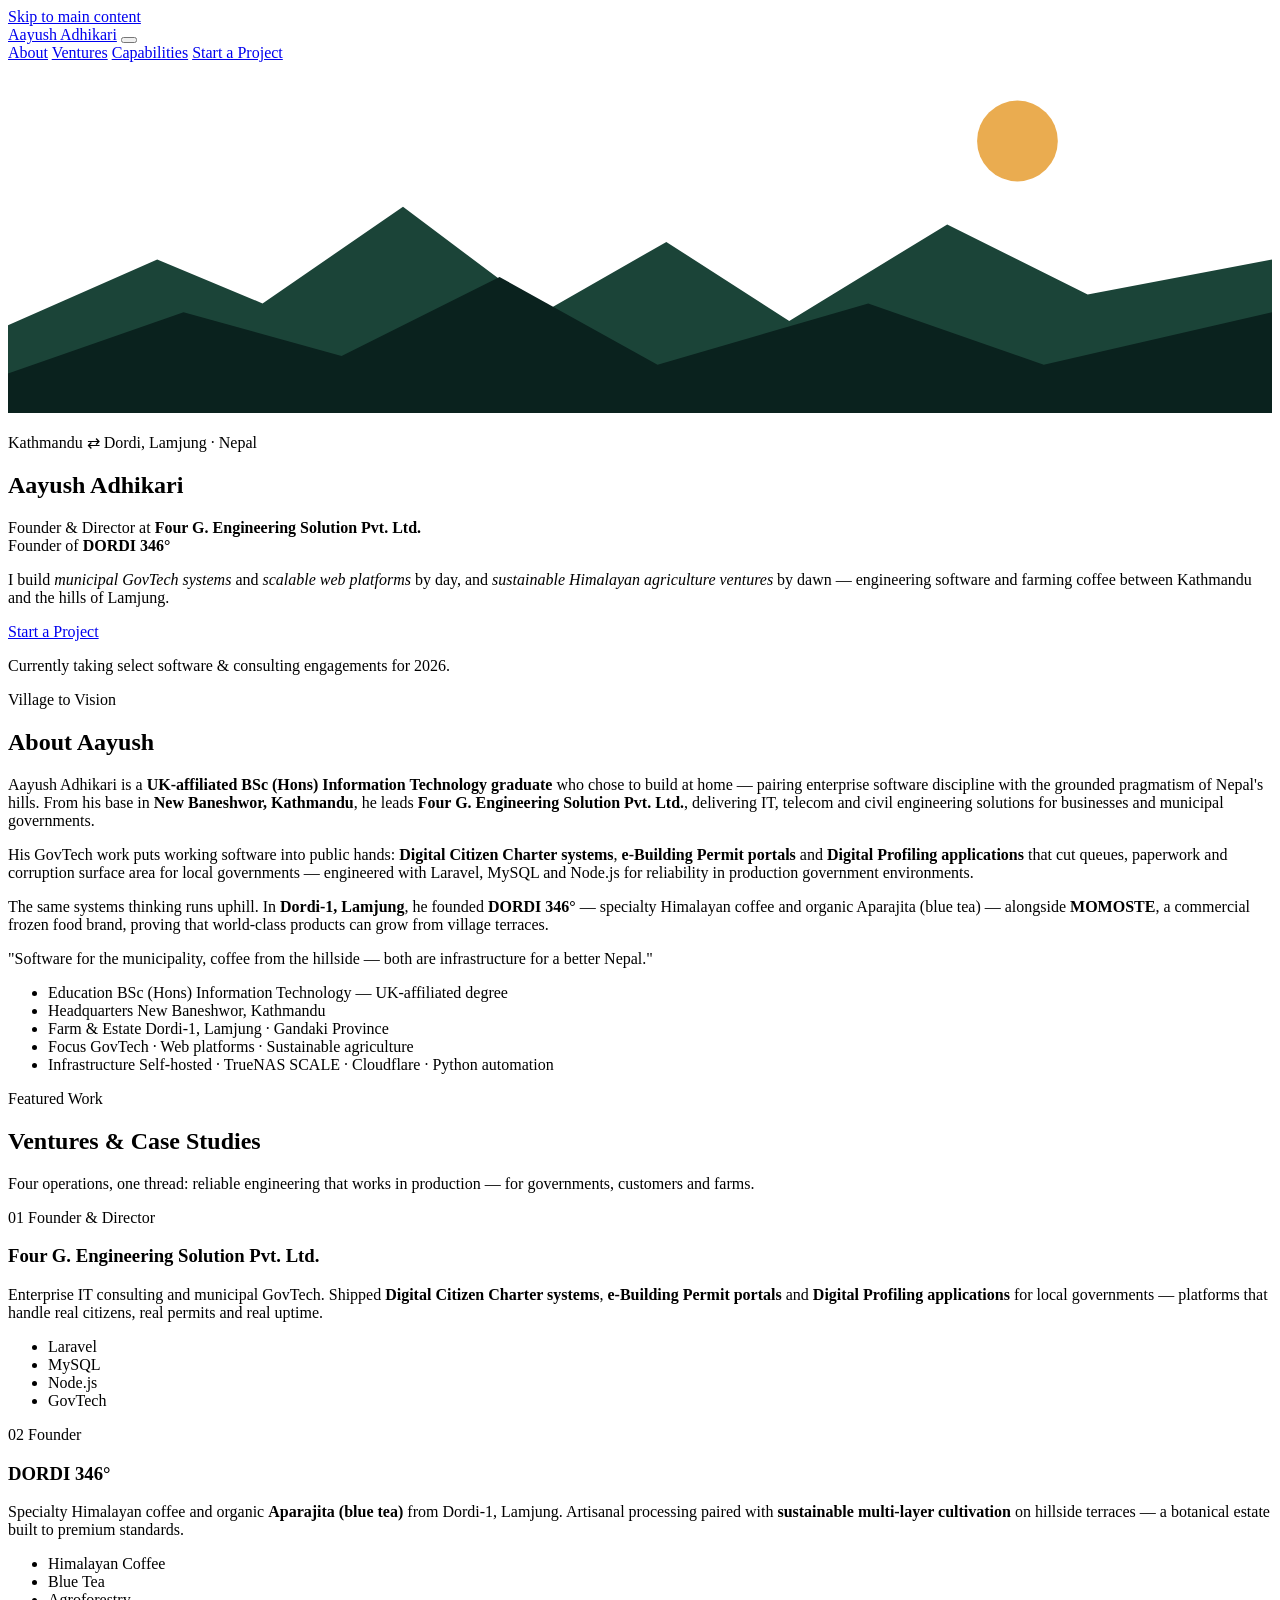
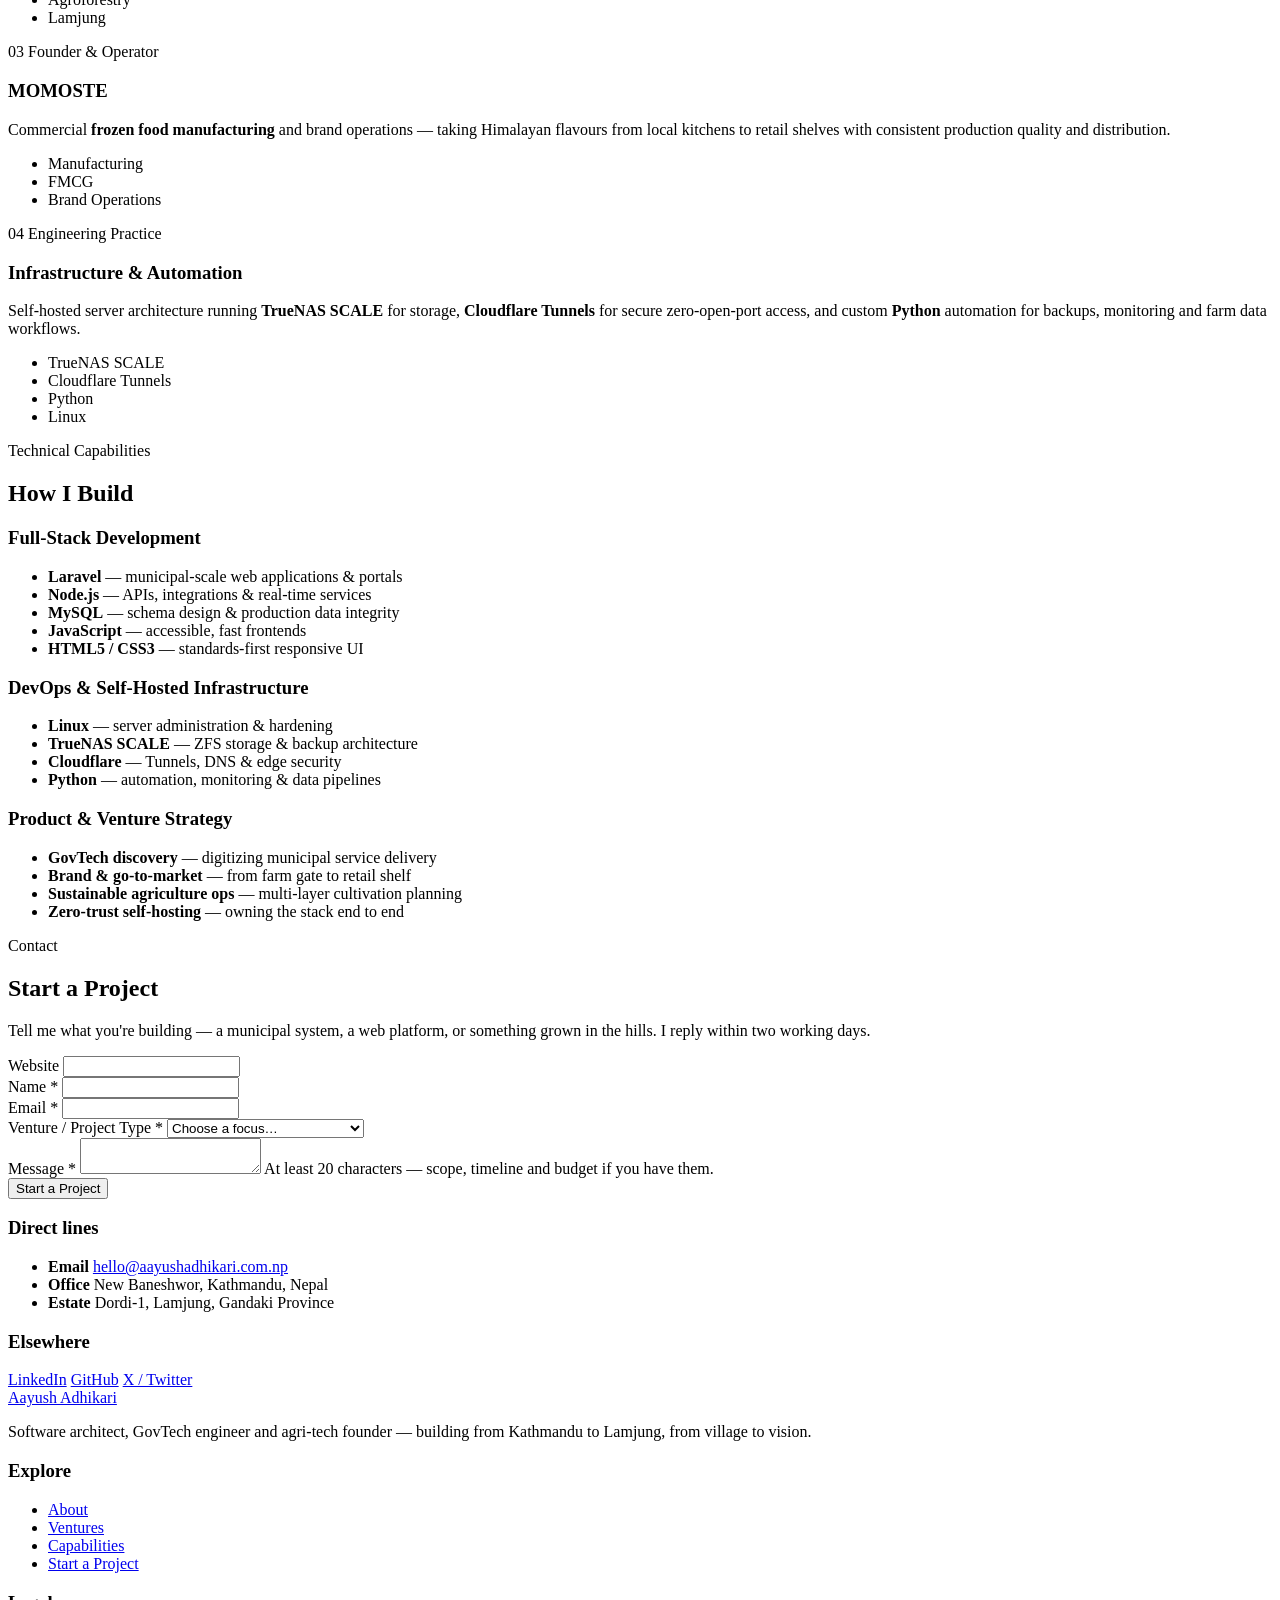
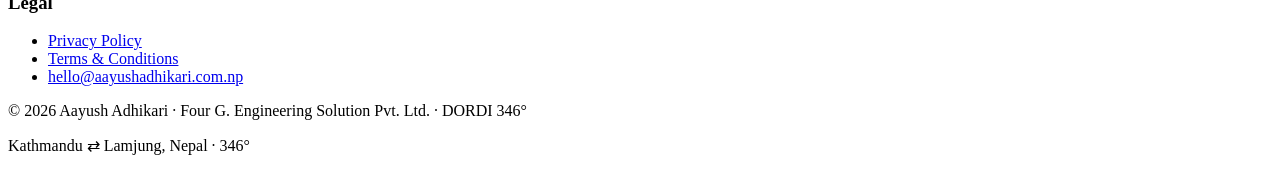
==== index.html @ b71a06fd "Add files via upload" ====
<!DOCTYPE html>
<html lang="en">
<head>
  <meta charset="UTF-8">
  <meta name="viewport" content="width=device-width, initial-scale=1">
  <title>Aayush Adhikari — Software Architect, GovTech Engineer &amp; Agri-Tech Founder</title>
  <meta name="description" content="Aayush Adhikari builds municipal GovTech systems, scalable web platforms and sustainable Himalayan agriculture ventures — Director of Four G. Engineering Solution Pvt. Ltd. and founder of DORDI 346°. Based between Kathmandu and Lamjung, Nepal.">
  <link rel="canonical" href="https://aayushadhikari.com.np/">
  <meta name="robots" content="index, follow">

  <!-- Open Graph -->
  <meta property="og:type" content="website">
  <meta property="og:url" content="https://aayushadhikari.com.np/">
  <meta property="og:site_name" content="Aayush Adhikari">
  <meta property="og:locale" content="en_US">
  <meta property="og:title" content="Aayush Adhikari — Software Architect, GovTech Engineer &amp; Agri-Tech Founder">
  <meta property="og:description" content="Municipal GovTech, scalable web platforms and Himalayan agri-business — built between Kathmandu and Lamjung, Nepal.">
  <meta property="og:image" content="https://aayushadhikari.com.np/og-image.png">
  <meta property="og:image:width" content="1200">
  <meta property="og:image:height" content="630">
  <meta property="og:image:alt" content="Social preview card introducing Aayush Adhikari, software architect and agri-tech founder.">

  <!-- Twitter Card -->
  <meta name="twitter:card" content="summary_large_image">
  <meta name="twitter:title" content="Aayush Adhikari — Software Architect, GovTech Engineer &amp; Agri-Tech Founder">
  <meta name="twitter:description" content="Municipal GovTech, scalable web platforms and Himalayan agri-business — built between Kathmandu and Lamjung, Nepal.">
  <meta name="twitter:image" content="https://aayushadhikari.com.np/og-image.png">

  <!-- Favicon suite -->
  <link rel="icon" href="/favicon.ico" sizes="32x32">
  <link rel="icon" href="/favicon.svg" type="image/svg+xml">
  <link rel="apple-touch-icon" href="/apple-touch-icon.png">
  <link rel="manifest" href="/site.webmanifest">
  <meta name="theme-color" content="#10312b">

  <!-- Fonts: none loaded — system font stack, zero network cost, no FOIT -->

  <link rel="preload" href="/assets/css/style.css" as="style">
  <link rel="stylesheet" href="/assets/css/style.css">
  <script src="/assets/js/main.js" defer></script>

  <!-- Structured data -->
  <script type="application/ld+json">
  {
    "@context": "https://schema.org",
    "@type": "Person",
    "name": "Aayush Adhikari",
    "jobTitle": "Founder & Director",
    "description": "Software architect, IT & engineering director and agri-tech founder based in Nepal.",
    "url": "https://aayushadhikari.com.np/",
    "worksFor": [
      { "@type": "Organization", "name": "Four G. Engineering Solution Pvt. Ltd." },
      { "@type": "Organization", "name": "DORDI 346°" }
    ],
    "address": {
      "@type": "PostalAddress",
      "addressLocality": "Kathmandu",
      "addressCountry": "NP"
    }
  }
  </script>
</head>
<body>
  <a class="skip-link" href="#main">Skip to main content</a>

  <header class="site-header">
    <div class="wrap header-inner">
      <a class="brand" href="/">Aayush <span>Adhikari</span></a>
      <button id="nav-toggle" class="nav-toggle" aria-expanded="false" aria-controls="nav-menu" aria-label="Open menu">
        <span></span><span></span><span></span>
      </button>
      <nav id="nav-menu" class="nav-menu" aria-label="Main navigation">
        <a href="/#about">About</a>
        <a href="/#ventures">Ventures</a>
        <a href="/#capabilities">Capabilities</a>
        <a href="/#contact" class="btn btn-primary nav-cta">Start a Project</a>
      </nav>
    </div>
  </header>

  <main id="main">
    <!-- ================= HERO ================= -->
    <section class="hero" aria-labelledby="hero-title">
      <svg class="hero-art" viewBox="0 0 1440 400" preserveAspectRatio="xMidYMax slice" aria-hidden="true" focusable="false">
        <circle cx="1150" cy="90" r="46" fill="#e8a33d" opacity="0.9"/>
        <path fill="#1b4438" d="M0 300 L170 225 L290 275 L450 165 L610 285 L750 205 L890 295 L1070 185 L1230 265 L1440 225 L1440 400 L0 400 Z"/>
        <path fill="#0a221e" d="M0 355 L200 285 L380 335 L560 245 L740 345 L980 275 L1180 345 L1440 285 L1440 400 L0 400 Z"/>
      </svg>
      <div class="wrap hero-inner">
        <p class="kicker">Kathmandu ⇄ Dordi, Lamjung · Nepal</p>
        <h1 id="hero-title">Aayush Adhikari</h1>
        <p class="roles">
          Founder &amp; Director at <strong>Four G. Engineering Solution Pvt. Ltd.</strong><br>
          Founder of <strong>DORDI 346°</strong>
        </p>
        <p class="sub">
          I build <em>municipal GovTech systems</em> and <em>scalable web platforms</em> by day,
          and <em>sustainable Himalayan agriculture ventures</em> by dawn — engineering software
          and farming coffee between Kathmandu and the hills of Lamjung.
        </p>
        <!-- Single primary call to action for the entire site -->
        <a class="btn btn-primary" href="#contact">Start a Project</a>
        <p class="availability">Currently taking select software &amp; consulting engagements for 2026.</p>
      </div>
    </section>

    <!-- ================= ABOUT ================= -->
    <section class="section" id="about" aria-labelledby="about-title">
      <div class="wrap">
        <div class="section-head">
          <p class="kicker">Village to Vision</p>
          <h2 id="about-title">About Aayush</h2>
        </div>
        <div class="about-grid">
          <div class="about-copy">
            <p>
              Aayush Adhikari is a <strong>UK-affiliated BSc (Hons) Information Technology graduate</strong>
              who chose to build at home — pairing enterprise software discipline with the
              grounded pragmatism of Nepal's hills. From his base in <strong>New Baneshwor, Kathmandu</strong>,
              he leads <strong>Four G. Engineering Solution Pvt. Ltd.</strong>, delivering IT, telecom and
              civil engineering solutions for businesses and municipal governments.
            </p>
            <p>
              His GovTech work puts working software into public hands: <strong>Digital Citizen Charter
              systems</strong>, <strong>e-Building Permit portals</strong> and <strong>Digital Profiling
              applications</strong> that cut queues, paperwork and corruption surface area for
              local governments — engineered with Laravel, MySQL and Node.js for reliability
              in production government environments.
            </p>
            <p>
              The same systems thinking runs uphill. In <strong>Dordi-1, Lamjung</strong>, he founded
              <strong>DORDI 346°</strong> — specialty Himalayan coffee and organic Aparajita (blue tea) —
              alongside <strong>MOMOSTE</strong>, a commercial frozen food brand, proving that
              world-class products can grow from village terraces.
            </p>
            <p class="about-quote">
              "Software for the municipality, coffee from the hillside — both are
              infrastructure for a better Nepal."
            </p>
          </div>
          <ul class="fact-list" aria-label="Quick facts">
            <li>
              <span class="fact-label">Education</span>
              <span class="fact-value">BSc (Hons) Information Technology — UK-affiliated degree</span>
            </li>
            <li>
              <span class="fact-label">Headquarters</span>
              <span class="fact-value">New Baneshwor, Kathmandu</span>
            </li>
            <li>
              <span class="fact-label">Farm &amp; Estate</span>
              <span class="fact-value">Dordi-1, Lamjung · Gandaki Province</span>
            </li>
            <li>
              <span class="fact-label">Focus</span>
              <span class="fact-value">GovTech · Web platforms · Sustainable agriculture</span>
            </li>
            <li>
              <span class="fact-label">Infrastructure</span>
              <span class="fact-value">Self-hosted · TrueNAS SCALE · Cloudflare · Python automation</span>
            </li>
          </ul>
        </div>
      </div>
    </section>

    <!-- ================= VENTURES ================= -->
    <section class="section section-alt" id="ventures" aria-labelledby="ventures-title">
      <div class="wrap">
        <div class="section-head">
          <p class="kicker">Featured Work</p>
          <h2 id="ventures-title">Ventures &amp; Case Studies</h2>
          <p>Four operations, one thread: reliable engineering that works in production — for governments, customers and farms.</p>
        </div>
        <div class="venture-grid">
          <article class="venture-card">
            <div class="venture-top">
              <span class="venture-no" aria-hidden="true">01</span>
              <span class="venture-role">Founder &amp; Director</span>
            </div>
            <h3>Four G. Engineering Solution Pvt. Ltd.</h3>
            <p>
              Enterprise IT consulting and municipal GovTech. Shipped <strong>Digital Citizen Charter
              systems</strong>, <strong>e-Building Permit portals</strong> and <strong>Digital Profiling
              applications</strong> for local governments — platforms that handle real citizens,
              real permits and real uptime.
            </p>
            <ul class="chips" aria-label="Technology stack">
              <li>Laravel</li><li>MySQL</li><li>Node.js</li><li>GovTech</li>
            </ul>
          </article>

          <article class="venture-card">
            <div class="venture-top">
              <span class="venture-no" aria-hidden="true">02</span>
              <span class="venture-role">Founder</span>
            </div>
            <h3>DORDI 346°</h3>
            <p>
              Specialty Himalayan coffee and organic <strong>Aparajita (blue tea)</strong> from Dordi-1,
              Lamjung. Artisanal processing paired with <strong>sustainable multi-layer cultivation</strong>
              on hillside terraces — a botanical estate built to premium standards.
            </p>
            <ul class="chips" aria-label="Products">
              <li>Himalayan Coffee</li><li>Blue Tea</li><li>Agroforestry</li><li>Lamjung</li>
            </ul>
          </article>

          <article class="venture-card">
            <div class="venture-top">
              <span class="venture-no" aria-hidden="true">03</span>
              <span class="venture-role">Founder &amp; Operator</span>
            </div>
            <h3>MOMOSTE</h3>
            <p>
              Commercial <strong>frozen food manufacturing</strong> and brand operations — taking
              Himalayan flavours from local kitchens to retail shelves with consistent
              production quality and distribution.
            </p>
            <ul class="chips" aria-label="Operations areas">
              <li>Manufacturing</li><li>FMCG</li><li>Brand Operations</li>
            </ul>
          </article>

          <article class="venture-card">
            <div class="venture-top">
              <span class="venture-no" aria-hidden="true">04</span>
              <span class="venture-role">Engineering Practice</span>
            </div>
            <h3>Infrastructure &amp; Automation</h3>
            <p>
              Self-hosted server architecture running <strong>TrueNAS SCALE</strong> for storage,
              <strong>Cloudflare Tunnels</strong> for secure zero-open-port access, and custom
              <strong>Python</strong> automation for backups, monitoring and farm data workflows.
            </p>
            <ul class="chips" aria-label="Infrastructure stack">
              <li>TrueNAS SCALE</li><li>Cloudflare Tunnels</li><li>Python</li><li>Linux</li>
            </ul>
          </article>
        </div>
      </div>
    </section>

    <!-- ================= CAPABILITIES ================= -->
    <section class="section" id="capabilities" aria-labelledby="caps-title">
      <div class="wrap">
        <div class="section-head">
          <p class="kicker">Technical Capabilities</p>
          <h2 id="caps-title">How I Build</h2>
        </div>
        <div class="caps-grid">
          <div class="cap">
            <h3>Full-Stack Development</h3>
            <ul>
              <li><strong>Laravel</strong> — municipal-scale web applications &amp; portals</li>
              <li><strong>Node.js</strong> — APIs, integrations &amp; real-time services</li>
              <li><strong>MySQL</strong> — schema design &amp; production data integrity</li>
              <li><strong>JavaScript</strong> — accessible, fast frontends</li>
              <li><strong>HTML5 / CSS3</strong> — standards-first responsive UI</li>
            </ul>
          </div>
          <div class="cap">
            <h3>DevOps &amp; Self-Hosted Infrastructure</h3>
            <ul>
              <li><strong>Linux</strong> — server administration &amp; hardening</li>
              <li><strong>TrueNAS SCALE</strong> — ZFS storage &amp; backup architecture</li>
              <li><strong>Cloudflare</strong> — Tunnels, DNS &amp; edge security</li>
              <li><strong>Python</strong> — automation, monitoring &amp; data pipelines</li>
            </ul>
          </div>
          <div class="cap">
            <h3>Product &amp; Venture Strategy</h3>
            <ul>
              <li><strong>GovTech discovery</strong> — digitizing municipal service delivery</li>
              <li><strong>Brand &amp; go-to-market</strong> — from farm gate to retail shelf</li>
              <li><strong>Sustainable agriculture ops</strong> — multi-layer cultivation planning</li>
              <li><strong>Zero-trust self-hosting</strong> — owning the stack end to end</li>
            </ul>
          </div>
        </div>
      </div>
    </section>

    <!-- ================= CONTACT ================= -->
    <section class="section contact" id="contact" aria-labelledby="contact-title">
      <div class="wrap">
        <div class="section-head">
          <p class="kicker">Contact</p>
          <h2 id="contact-title">Start a Project</h2>
          <p>Tell me what you're building — a municipal system, a web platform, or something grown in the hills. I reply within two working days.</p>
        </div>
        <div class="contact-grid">
          <form id="contact-form" action="/api/contact" method="post" novalidate>
            <!-- Honeypot: hidden from humans via CSS, irresistible to bots -->
            <div class="hp-field" aria-hidden="true">
              <label for="f-website">Website</label>
              <input type="text" id="f-website" name="website" tabindex="-1" autocomplete="off">
            </div>
            <input type="hidden" id="f-started" name="startedAt" value="">

            <div class="field">
              <label for="f-name">Name <span class="req" aria-hidden="true">*</span></label>
              <input type="text" id="f-name" name="name" required autocomplete="name" maxlength="100" aria-describedby="f-name-error">
              <span class="field-error" id="f-name-error" aria-live="polite"></span>
            </div>

            <div class="field">
              <label for="f-email">Email <span class="req" aria-hidden="true">*</span></label>
              <input type="email" id="f-email" name="email" required autocomplete="email" maxlength="200" aria-describedby="f-email-error">
              <span class="field-error" id="f-email-error" aria-live="polite"></span>
            </div>

            <div class="field">
              <label for="f-type">Venture / Project Type <span class="req" aria-hidden="true">*</span></label>
              <select id="f-type" name="projectType" required aria-describedby="f-type-error">
                <option value="" selected>Choose a focus…</option>
                <option value="GovTech / Municipal Systems">GovTech / Municipal Systems</option>
                <option value="Web Platform / SaaS">Web Platform / SaaS</option>
                <option value="IT Consulting & Infrastructure">IT Consulting &amp; Infrastructure</option>
                <option value="Agri-Tech / DORDI 346°">Agri-Tech / DORDI 346°</option>
                <option value="Other">Other</option>
              </select>
              <span class="field-error" id="f-type-error" aria-live="polite"></span>
            </div>

            <div class="field">
              <label for="f-message">Message <span class="req" aria-hidden="true">*</span></label>
              <textarea id="f-message" name="message" required minlength="20" maxlength="5000" aria-describedby="f-message-error f-message-hint"></textarea>
              <span class="field-hint" id="f-message-hint">At least 20 characters — scope, timeline and budget if you have them.</span>
              <span class="field-error" id="f-message-error" aria-live="polite"></span>
            </div>

            <button type="submit" class="btn btn-primary">Start a Project</button>
            <p class="form-status" id="form-status" role="status" aria-live="polite"></p>
          </form>

          <aside class="contact-aside" aria-label="Direct contact details">
            <div>
              <h3>Direct lines</h3>
              <ul class="contact-lines">
                <li>
                  <strong>Email</strong>
                  <a href="mailto:hello@aayushadhikari.com.np">hello@aayushadhikari.com.np</a>
                </li>
                <li>
                  <strong>Office</strong>
                  New Baneshwor, Kathmandu, Nepal
                </li>
                <li>
                  <strong>Estate</strong>
                  Dordi-1, Lamjung, Gandaki Province
                </li>
              </ul>
            </div>
            <div>
              <h3>Elsewhere</h3>
              <div class="socials">
                <a href="https://www.linkedin.com/in/aayush-adhikari" rel="noopener noreferrer">LinkedIn</a>
                <a href="https://github.com/aayushadhikari" rel="noopener noreferrer">GitHub</a>
                <a href="https://x.com/aayush_adhikari" rel="noopener noreferrer">X / Twitter</a>
              </div>
            </div>
          </aside>
        </div>
      </div>
    </section>
  </main>

  <!-- ================= FOOTER ================= -->
  <footer class="site-footer">
    <div class="wrap">
      <div class="footer-grid">
        <div class="footer-col">
          <a class="brand" href="/">Aayush <span>Adhikari</span></a>
          <p class="footer-tag">
            Software architect, GovTech engineer and agri-tech founder —
            building from Kathmandu to Lamjung, from village to vision.
          </p>
        </div>
        <nav class="footer-col" aria-label="Footer navigation">
          <h3>Explore</h3>
          <ul>
            <li><a href="/#about">About</a></li>
            <li><a href="/#ventures">Ventures</a></li>
            <li><a href="/#capabilities">Capabilities</a></li>
            <li><a class="btn btn-primary" href="/#contact">Start a Project</a></li>
          </ul>
        </nav>
        <nav class="footer-col" aria-label="Legal">
          <h3>Legal</h3>
          <ul>
            <li><a href="/privacy-policy">Privacy Policy</a></li>
            <li><a href="/terms">Terms &amp; Conditions</a></li>
            <li><a href="mailto:hello@aayushadhikari.com.np">hello@aayushadhikari.com.np</a></li>
          </ul>
        </nav>
      </div>
      <div class="footer-base">
        <p>© 2026 Aayush Adhikari · Four G. Engineering Solution Pvt. Ltd. · DORDI 346°</p>
        <p>Kathmandu ⇄ Lamjung, Nepal · 346°</p>
      </div>
    </div>
  </footer>

  <!-- Cookie consent banner (GDPR) — analytics only load after explicit opt-in -->
  <div id="cookie-banner" class="cookie-banner" hidden role="region" aria-label="Cookie consent">
    <p>
      I use one privacy-respecting analytics cookie to learn which pages help visitors —
      no ads, no cross-site trackers. Details in the
      <a href="/privacy-policy">Privacy Policy</a>.
    </p>
    <div class="cookie-actions">
      <button type="button" class="btn btn-primary" data-consent="accepted">Accept</button>
      <button type="button" class="btn btn-ghost" data-consent="declined">Decline</button>
    </div>
  </div>
</body>
</html>
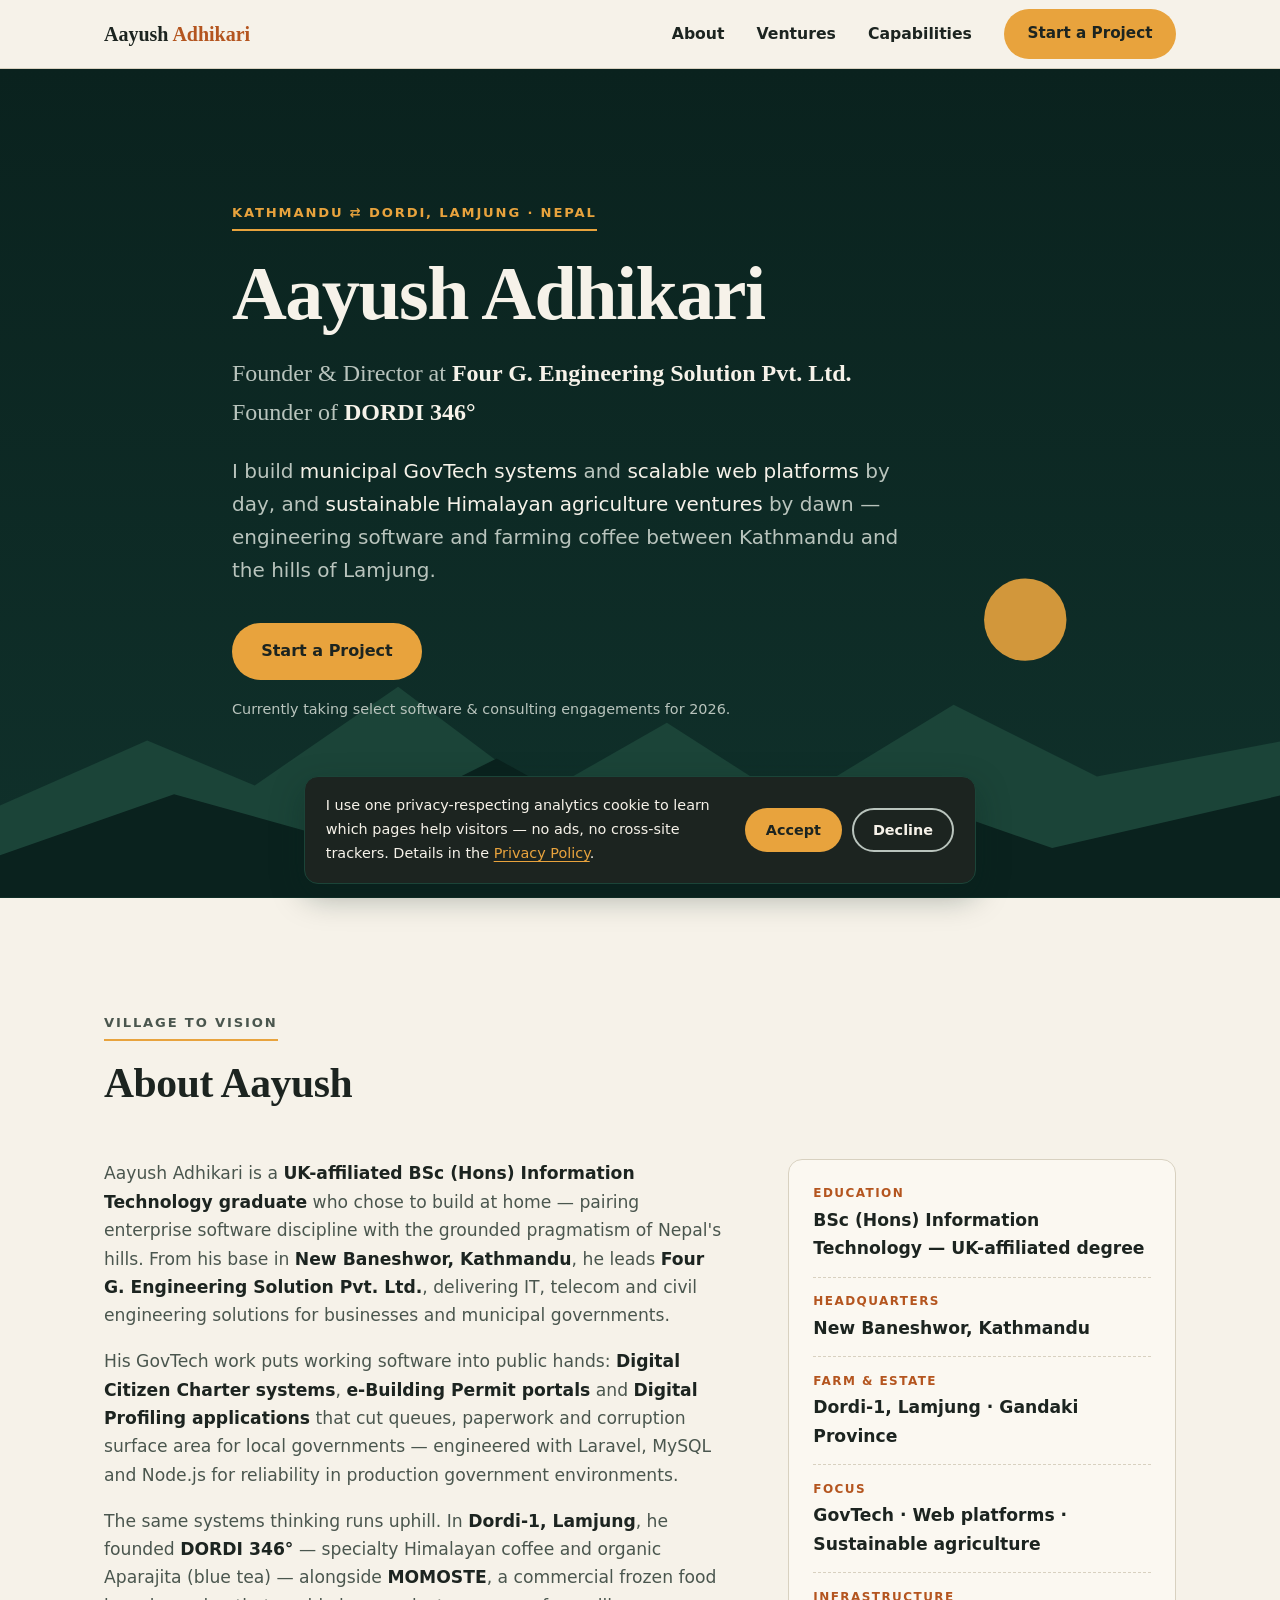
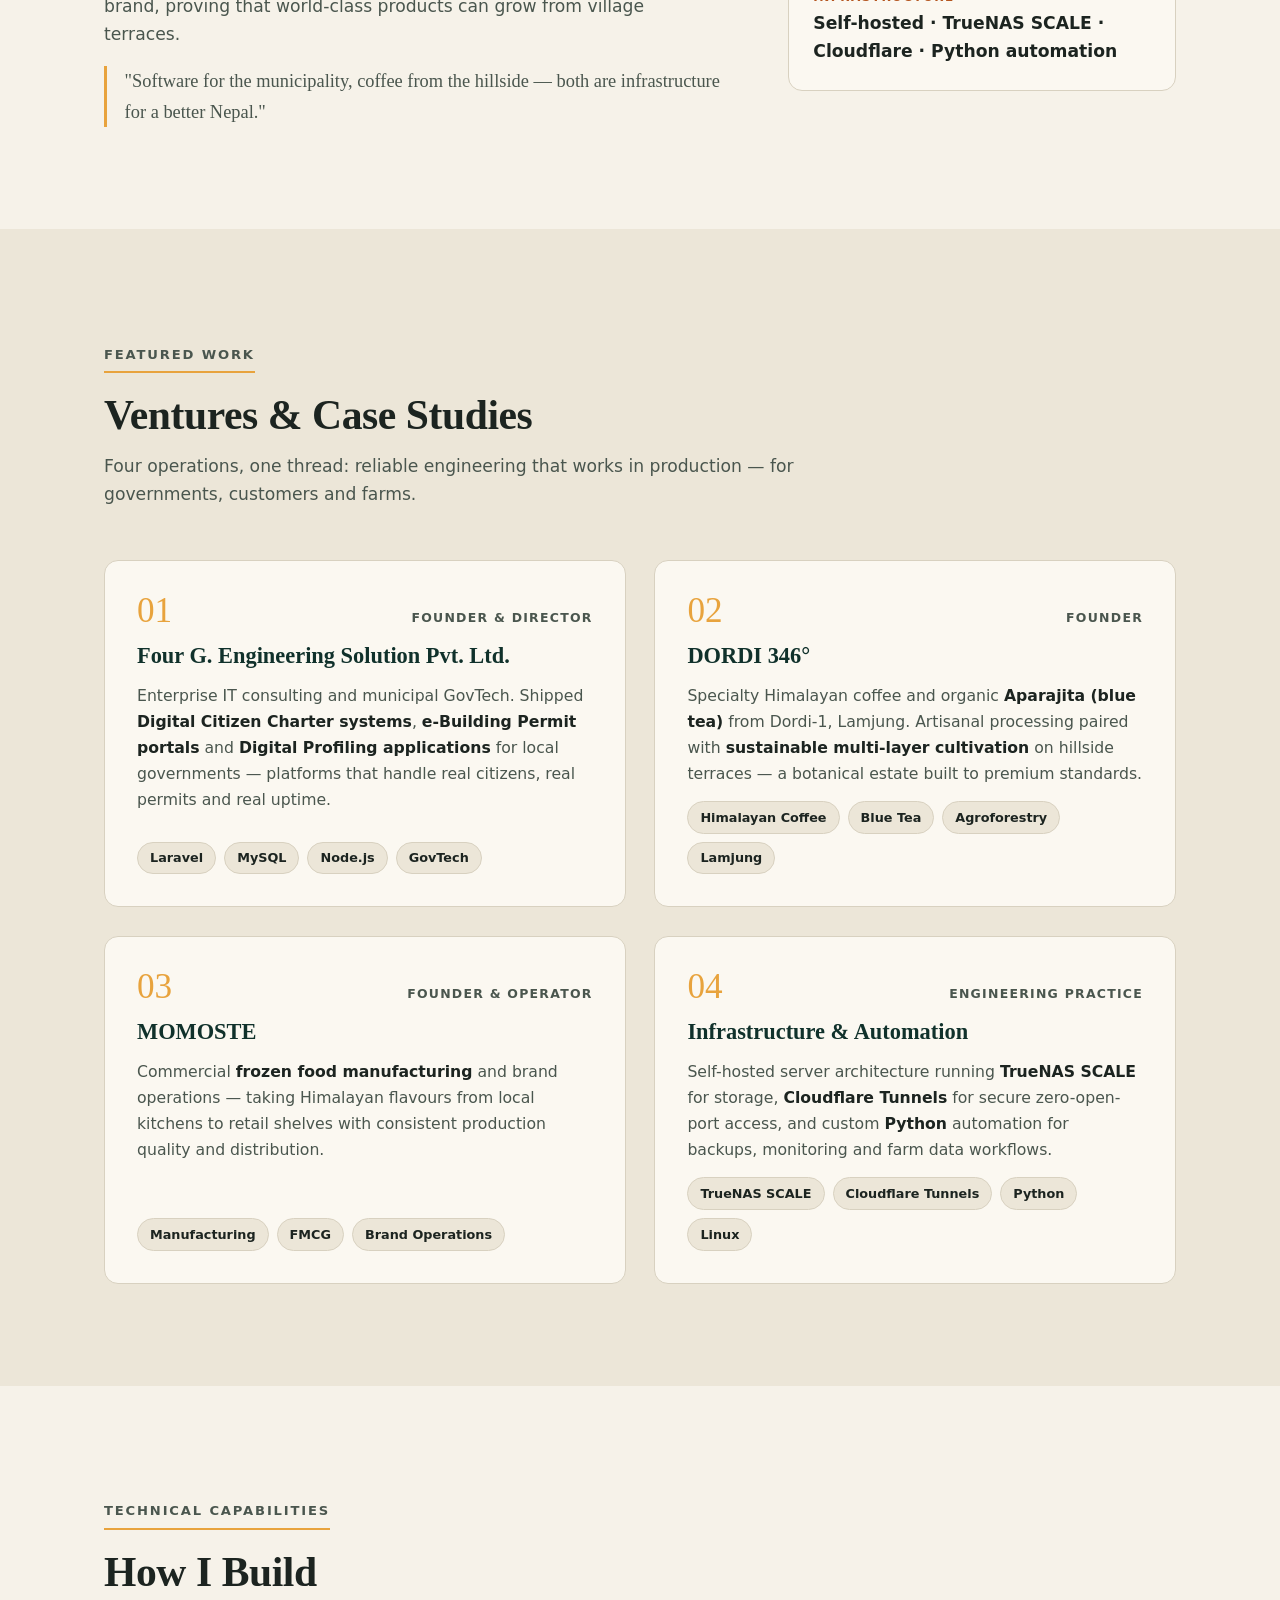
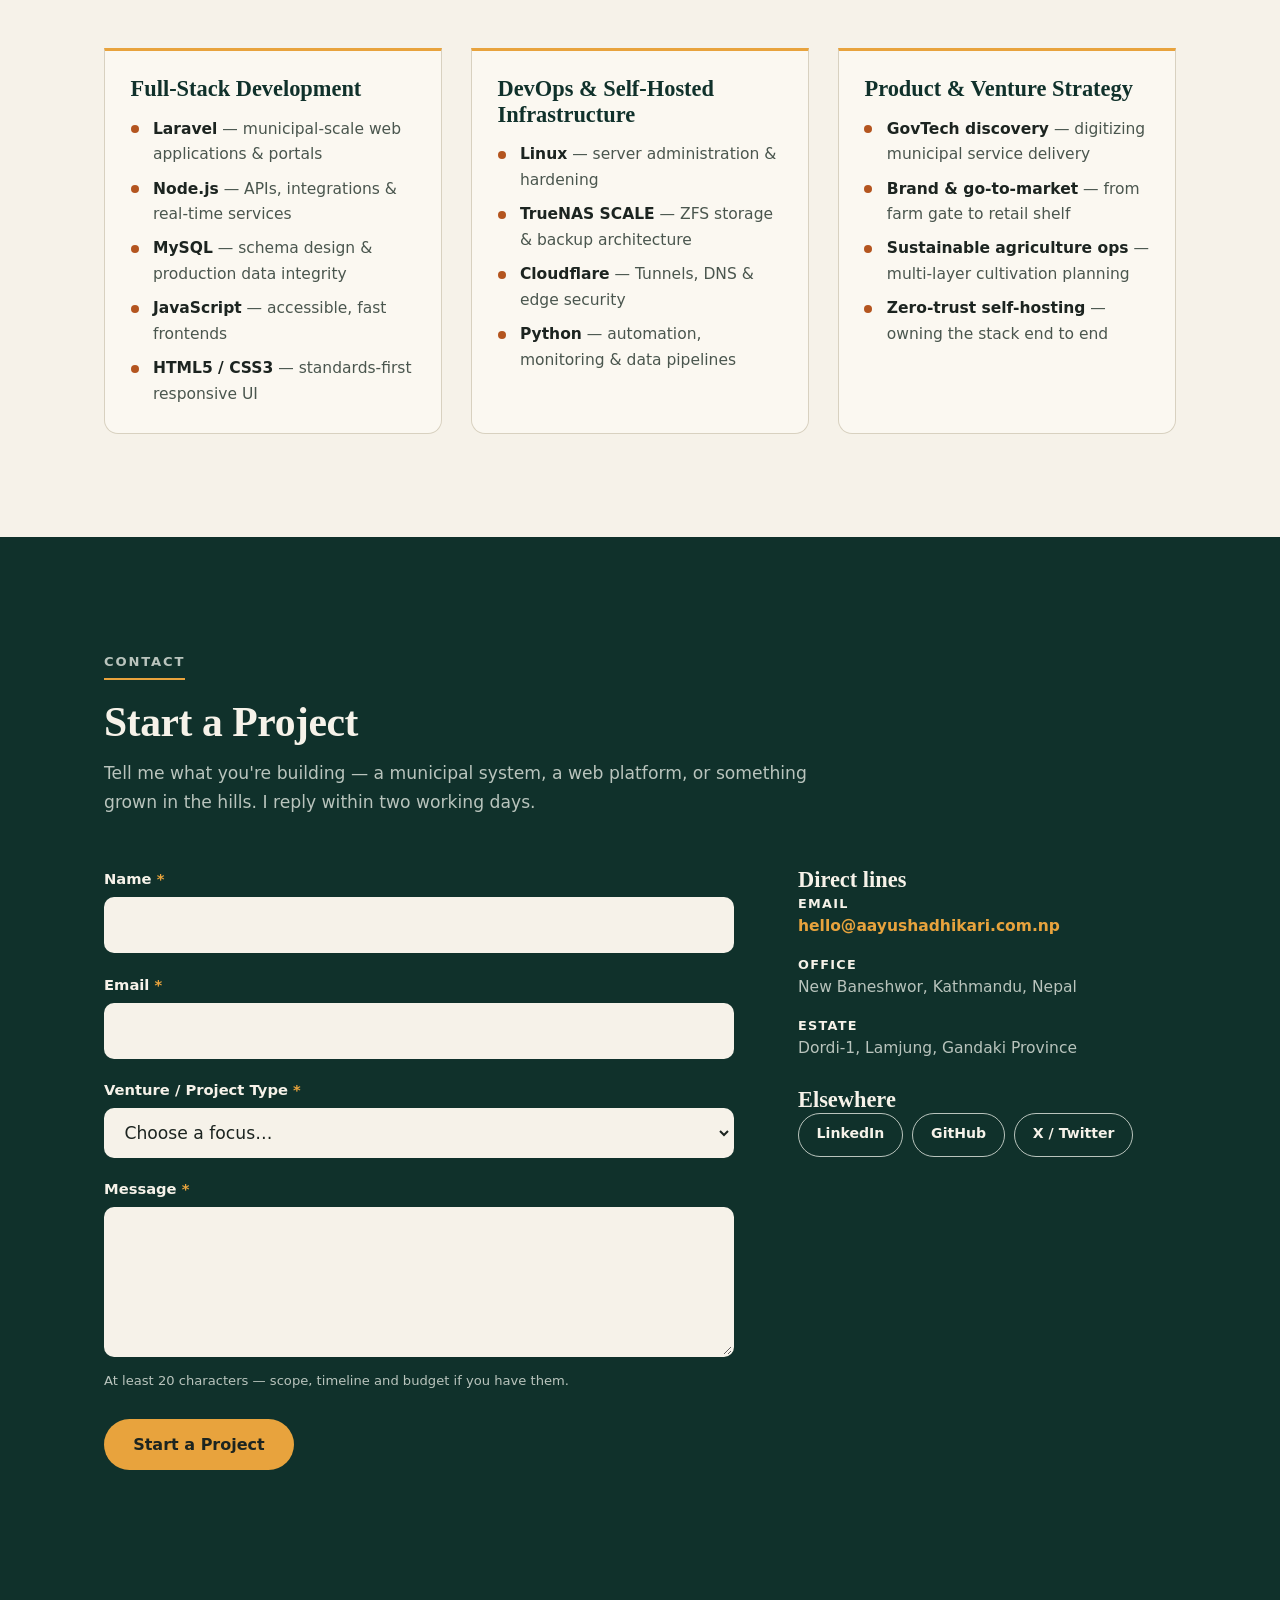
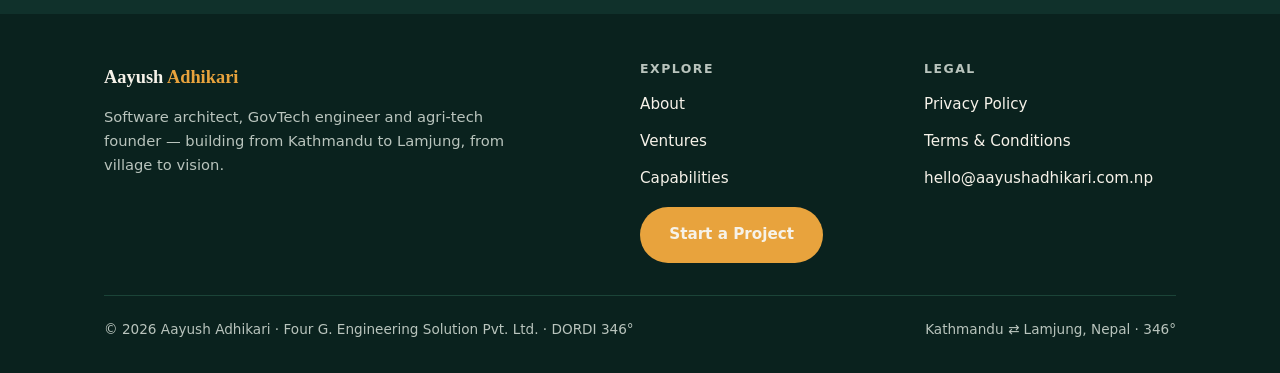
==== commit 85261276: "Add files via upload" ====
--- a/index.html
+++ b/index.html
@@ -35,9 +35,9 @@
 
   <!-- Fonts: none loaded — system font stack, zero network cost, no FOIT -->
 
-  <link rel="preload" href="/assets/css/style.css" as="style">
-  <link rel="stylesheet" href="/assets/css/style.css">
-  <script src="/assets/js/main.js" defer></script>
+  <link rel="preload" href="style.css" as="style">
+  <link rel="stylesheet" href="style.css">
+  <script src="main.js" defer></script>
 
   <!-- Structured data -->
   <script type="application/ld+json">
--- a/style.css
+++ b/style.css
@@ -0,0 +1,606 @@
+/* ============================================================
+   Aayush Adhikari — personal portfolio
+   Single stylesheet · no frameworks · mobile-first
+   Palette audited for WCAG AA/AAA contrast (see comments)
+   ============================================================ */
+
+:root {
+  --pine: #10312b;        /* deep pine green — primary brand dark */
+  --pine-deep: #0a221e;
+  --pine-soft: #1b4438;
+  --cream: #f6f2e9;       /* ivory page background */
+  --cream-dim: #ece6d8;
+  --card: #fbf8f1;
+  --ink: #1c2420;         /* body text on cream — ~14:1 */
+  --muted: #4a564e;       /* muted text on cream — ~7:1 AAA */
+  --muted-dark: #b9c4bd;  /* muted text on pine — ~7:1 */
+  --terra: #b4551f;       /* links on cream — ~4.6:1 AA (used bold) */
+  --amber: #e8a33d;       /* accents on pine — ~8:1 */
+  --amber-hover: #d6912c;
+  --error: #ffc4b0;       /* form errors on pine — ~9:1 */
+  --error-light: #8c2f12; /* form errors on cream — ~7:1 */
+  --line: #d8d1c0;
+  --radius: 14px;
+  --serif: Georgia, "Times New Roman", serif;
+  --sans: system-ui, -apple-system, "Segoe UI", Roboto, "Helvetica Neue", sans-serif;
+}
+
+* { box-sizing: border-box; margin: 0; padding: 0; }
+
+html {
+  scroll-behavior: smooth;
+  -webkit-text-size-adjust: 100%;
+}
+
+body {
+  font-family: var(--sans);
+  background: var(--cream);
+  color: var(--ink);
+  line-height: 1.65;
+  font-size: clamp(1rem, 0.95rem + 0.25vw, 1.075rem);
+}
+
+/* Fluid type scale */
+h1, h2, h3 { font-family: var(--serif); font-weight: 700; line-height: 1.15; }
+h1 { font-size: clamp(2.6rem, 2rem + 4vw, 4.75rem); letter-spacing: -0.02em; }
+h2 { font-size: clamp(1.7rem, 1.4rem + 1.6vw, 2.6rem); letter-spacing: -0.01em; }
+h3 { font-size: clamp(1.15rem, 1.05rem + 0.5vw, 1.4rem); }
+
+a { color: var(--terra); text-underline-offset: 0.2em; }
+a:hover { color: var(--pine); }
+
+img, svg { max-width: 100%; height: auto; }
+
+:focus-visible {
+  outline: 3px solid var(--terra);
+  outline-offset: 3px;
+  border-radius: 2px;
+}
+
+::selection { background: var(--amber); color: var(--ink); }
+
+.wrap {
+  max-width: 72rem;
+  margin-inline: auto;
+  padding-inline: clamp(1.1rem, 4vw, 2.5rem);
+}
+
+section[id], footer[id] { scroll-margin-top: 5.5rem; }
+
+.skip-link {
+  position: absolute;
+  left: 1rem;
+  top: -4rem;
+  background: var(--pine);
+  color: var(--cream);
+  padding: 0.6rem 1rem;
+  border-radius: 0 0 var(--radius) var(--radius);
+  z-index: 100;
+  transition: top 0.15s ease;
+}
+.skip-link:focus { top: 0; color: var(--cream); }
+
+/* ---------- Buttons ---------- */
+.btn {
+  display: inline-block;
+  font-family: var(--sans);
+  font-weight: 700;
+  font-size: 1rem;
+  text-decoration: none;
+  text-align: center;
+  padding: 0.85rem 1.7rem;
+  border-radius: 999px;
+  border: 2px solid transparent;
+  cursor: pointer;
+  min-height: 48px;             /* tap-friendly target */
+  transition: background-color 0.15s ease, transform 0.15s ease;
+}
+.btn:active { transform: translateY(1px); }
+
+.btn-primary {
+  background: var(--amber);     /* amber bg + ink text ≈ 7:1 */
+  color: var(--ink);
+}
+.btn-primary:hover { background: var(--amber-hover); color: var(--ink); }
+
+.btn-ghost {
+  background: transparent;
+  color: var(--cream);
+  border-color: var(--muted-dark);
+}
+.btn-ghost:hover { border-color: var(--cream); color: var(--cream); background: rgba(255,255,255,0.06); }
+
+/* ---------- Header / nav ---------- */
+.site-header {
+  position: sticky;
+  top: 0;
+  z-index: 50;
+  background: rgba(246, 242, 233, 0.92);
+  backdrop-filter: blur(8px);
+  border-bottom: 1px solid var(--line);
+}
+.header-inner {
+  display: flex;
+  align-items: center;
+  justify-content: space-between;
+  gap: 1rem;
+  min-height: 4.25rem;
+}
+.brand {
+  font-family: var(--serif);
+  font-weight: 700;
+  font-size: 1.25rem;
+  color: var(--ink);
+  text-decoration: none;
+  white-space: nowrap;
+}
+.brand span { color: var(--terra); }
+.brand:hover { color: var(--ink); }
+.brand:hover span { color: var(--ink); }
+
+.nav-menu {
+  display: flex;
+  align-items: center;
+  gap: clamp(1rem, 2.5vw, 2rem);
+}
+.nav-menu a:not(.btn) {
+  color: var(--ink);
+  text-decoration: none;
+  font-weight: 600;
+  font-size: 0.98rem;
+  padding: 0.4rem 0;
+}
+.nav-menu a:not(.btn):hover { color: var(--terra); }
+.nav-cta { font-size: 0.95rem; padding: 0.65rem 1.35rem; min-height: 44px; }
+
+.nav-toggle {
+  display: none;
+  background: none;
+  border: 1px solid var(--line);
+  border-radius: 10px;
+  width: 48px;
+  height: 48px;
+  cursor: pointer;
+  position: relative;
+}
+.nav-toggle span {
+  display: block;
+  width: 22px;
+  height: 2px;
+  background: var(--ink);
+  margin: 4px auto;
+  transition: transform 0.2s ease, opacity 0.2s ease;
+}
+body.nav-open .nav-toggle span:nth-child(1) { transform: translateY(6px) rotate(45deg); }
+body.nav-open .nav-toggle span:nth-child(2) { opacity: 0; }
+body.nav-open .nav-toggle span:nth-child(3) { transform: translateY(-6px) rotate(-45deg); }
+
+/* ---------- Hero ---------- */
+.hero {
+  position: relative;
+  background: linear-gradient(180deg, var(--pine-deep) 0%, var(--pine) 100%);
+  color: var(--cream);
+  overflow: hidden;
+  padding-block: clamp(4.5rem, 10vw, 8.5rem) clamp(7rem, 14vw, 11rem);
+}
+.hero-art {
+  position: absolute;
+  inset: auto 0 0 0;
+  width: 100%;
+  height: clamp(180px, 28vw, 380px);
+  display: block;
+  pointer-events: none;
+}
+.hero-inner { position: relative; z-index: 1; max-width: 56rem; }
+.kicker {
+  display: inline-block;
+  font-size: 0.82rem;
+  font-weight: 700;
+  letter-spacing: 0.14em;
+  text-transform: uppercase;
+  color: var(--amber);          /* amber on pine-deep ≈ 9:1 */
+  margin-bottom: 1.2rem;
+  border-bottom: 2px solid var(--amber);
+  padding-bottom: 0.35rem;
+}
+.hero h1 { color: var(--cream); margin-bottom: 1rem; }
+.hero .roles {
+  font-family: var(--serif);
+  font-size: clamp(1.1rem, 1rem + 0.8vw, 1.5rem);
+  color: var(--muted-dark);
+  margin-bottom: 1.4rem;
+}
+.hero .roles strong { color: var(--cream); font-weight: 700; }
+.hero .sub {
+  max-width: 44rem;
+  font-size: clamp(1.05rem, 1rem + 0.4vw, 1.25rem);
+  color: var(--muted-dark);
+  margin-bottom: 2.2rem;
+}
+.hero .sub em { color: var(--cream); font-style: normal; }
+.hero .availability {
+  margin-top: 1.1rem;
+  font-size: 0.9rem;
+  color: var(--muted-dark);
+}
+
+/* ---------- Sections ---------- */
+.section { padding-block: clamp(3.5rem, 8vw, 6.5rem); }
+.section-alt { background: var(--cream-dim); }
+.section-head { max-width: 44rem; margin-bottom: clamp(2rem, 4vw, 3.25rem); }
+.section-head p { color: var(--muted); margin-top: 0.75rem; }
+
+/* ---------- About ---------- */
+.about-grid {
+  display: grid;
+  grid-template-columns: 1.6fr 1fr;
+  gap: clamp(2rem, 5vw, 4rem);
+  align-items: start;
+}
+.about-copy p + p { margin-top: 1.1rem; }
+.about-copy p { color: var(--muted); }
+.about-copy strong { color: var(--ink); }
+.about-quote {
+  font-family: var(--serif);
+  font-size: 1.15rem;
+  color: var(--ink);
+  border-left: 3px solid var(--amber);
+  padding-left: 1.1rem;
+  margin-top: 1.4rem;
+}
+.fact-list {
+  list-style: none;
+  display: grid;
+  gap: 0.9rem;
+  border: 1px solid var(--line);
+  border-radius: var(--radius);
+  background: var(--card);
+  padding: 1.5rem;
+}
+.fact-list li {
+  display: grid;
+  gap: 0.1rem;
+  padding-bottom: 0.9rem;
+  border-bottom: 1px dashed var(--line);
+}
+.fact-list li:last-child { border-bottom: 0; padding-bottom: 0; }
+.fact-list .fact-label {
+  font-size: 0.75rem;
+  font-weight: 700;
+  letter-spacing: 0.12em;
+  text-transform: uppercase;
+  color: var(--terra);
+}
+.fact-list .fact-value { font-weight: 600; }
+
+/* ---------- Venture cards ---------- */
+.venture-grid {
+  display: grid;
+  grid-template-columns: repeat(2, 1fr);
+  gap: clamp(1.2rem, 2.5vw, 1.8rem);
+}
+.venture-card {
+  background: var(--card);
+  border: 1px solid var(--line);
+  border-radius: var(--radius);
+  padding: clamp(1.4rem, 3vw, 2rem);
+  display: flex;
+  flex-direction: column;
+  gap: 0.9rem;
+  transition: border-color 0.15s ease, transform 0.15s ease;
+}
+.venture-card:hover { border-color: var(--amber); transform: translateY(-3px); }
+.venture-top {
+  display: flex;
+  align-items: baseline;
+  justify-content: space-between;
+  gap: 1rem;
+}
+.venture-no {
+  font-family: var(--serif);
+  font-size: 2.2rem;
+  color: var(--amber);
+  line-height: 1;
+}
+.venture-role {
+  font-size: 0.78rem;
+  font-weight: 700;
+  letter-spacing: 0.1em;
+  text-transform: uppercase;
+  color: var(--muted);
+  text-align: right;
+}
+.venture-card h3 { color: var(--pine); }
+.venture-card p { color: var(--muted); font-size: 0.98rem; }
+.venture-card p strong { color: var(--ink); }
+.chips { display: flex; flex-wrap: wrap; gap: 0.5rem; margin-top: auto; }
+.chips li {
+  list-style: none;
+  font-size: 0.8rem;
+  font-weight: 600;
+  color: var(--ink);
+  background: var(--cream-dim);
+  border: 1px solid var(--line);
+  border-radius: 999px;
+  padding: 0.3rem 0.75rem;
+}
+
+/* ---------- Capabilities ---------- */
+.caps-grid {
+  display: grid;
+  grid-template-columns: repeat(3, 1fr);
+  gap: clamp(1.2rem, 2.5vw, 1.8rem);
+}
+.cap {
+  background: var(--card);
+  border: 1px solid var(--line);
+  border-top: 3px solid var(--amber);
+  border-radius: 0 0 var(--radius) var(--radius);
+  padding: 1.6rem;
+}
+.cap h3 { color: var(--pine); margin-bottom: 0.9rem; }
+.cap ul { list-style: none; display: grid; gap: 0.55rem; }
+.cap li {
+  padding-left: 1.4rem;
+  position: relative;
+  color: var(--muted);
+  font-size: 0.97rem;
+}
+.cap li::before {
+  content: "";
+  position: absolute;
+  left: 0;
+  top: 0.55em;
+  width: 8px;
+  height: 8px;
+  border-radius: 50%;
+  background: var(--terra);
+}
+.cap li strong { color: var(--ink); }
+
+/* ---------- Contact ---------- */
+.contact { background: var(--pine); color: var(--cream); }
+.contact .section-head p { color: var(--muted-dark); }
+.contact h2 { color: var(--cream); }
+.contact-grid {
+  display: grid;
+  grid-template-columns: 1.25fr 0.75fr;
+  gap: clamp(2rem, 5vw, 4rem);
+  align-items: start;
+}
+
+.field { margin-bottom: 1.2rem; }
+.field label {
+  display: block;
+  font-weight: 700;
+  font-size: 0.92rem;
+  margin-bottom: 0.35rem;
+  color: var(--cream);
+}
+.field .req { color: var(--amber); }
+.field input,
+.field select,
+.field textarea {
+  width: 100%;
+  font: inherit;
+  color: var(--ink);
+  background: var(--cream);
+  border: 2px solid transparent;
+  border-radius: 10px;
+  padding: 0.75rem 0.9rem;
+  min-height: 48px;
+}
+.field textarea { min-height: 150px; resize: vertical; }
+.field input:focus-visible,
+.field select:focus-visible,
+.field textarea:focus-visible {
+  outline: 3px solid var(--amber);
+  outline-offset: 1px;
+}
+.field input[aria-invalid="true"],
+.field select[aria-invalid="true"],
+.field textarea[aria-invalid="true"] { border-color: var(--error); }
+.field-error {
+  display: block;
+  margin-top: 0.35rem;
+  font-size: 0.88rem;
+  font-weight: 600;
+  color: var(--error);
+}
+.field-hint { font-size: 0.82rem; color: var(--muted-dark); margin-top: 0.3rem; }
+
+.form-status {
+  margin-top: 1rem;
+  font-weight: 600;
+  min-height: 1.5em;
+}
+.form-status.is-ok { color: var(--amber); }
+.form-status.is-error { color: var(--error); }
+#contact-form button[type="submit"] { margin-top: 0.4rem; }
+#contact-form button[type="submit"][disabled] { opacity: 0.6; cursor: wait; }
+
+/* Honeypot: invisible to humans, present in DOM for bots */
+.hp-field {
+  position: absolute !important;
+  left: -9999px !important;
+  width: 1px;
+  height: 1px;
+  overflow: hidden;
+}
+
+.contact-aside { display: grid; gap: 1.6rem; }
+.contact-aside h3 { color: var(--cream); }
+.contact-lines { list-style: none; display: grid; gap: 0.9rem; }
+.contact-lines li { color: var(--muted-dark); font-size: 0.97rem; }
+.contact-lines strong { color: var(--cream); display: block; font-size: 0.8rem; letter-spacing: 0.1em; text-transform: uppercase; }
+.contact-lines a { color: var(--amber); text-decoration: none; font-weight: 600; }
+.contact-lines a:hover { text-decoration: underline; color: var(--cream); }
+.socials { display: flex; flex-wrap: wrap; gap: 0.6rem; }
+.socials a {
+  display: inline-block;
+  font-size: 0.88rem;
+  font-weight: 700;
+  color: var(--cream);
+  text-decoration: none;
+  border: 1px solid var(--muted-dark);
+  border-radius: 999px;
+  padding: 0.5rem 1.1rem;
+  min-height: 44px;
+  line-height: 1.6;
+}
+.socials a:hover { border-color: var(--amber); color: var(--amber); }
+
+/* ---------- Footer ---------- */
+.site-footer {
+  background: var(--pine-deep);
+  color: var(--muted-dark);
+  padding-block: 3rem 2rem;
+}
+.footer-grid {
+  display: grid;
+  grid-template-columns: 2fr 1fr 1fr;
+  gap: 2rem;
+  padding-bottom: 2rem;
+  border-bottom: 1px solid var(--pine-soft);
+}
+.site-footer .brand { color: var(--cream); font-size: 1.15rem; }
+.site-footer .brand:hover { color: var(--cream); }
+.site-footer .brand span { color: var(--amber); }
+.footer-tag { margin-top: 0.8rem; font-size: 0.92rem; max-width: 26rem; }
+.footer-col h3 {
+  font-family: var(--sans);
+  font-size: 0.78rem;
+  letter-spacing: 0.12em;
+  text-transform: uppercase;
+  color: var(--muted-dark);
+  margin-bottom: 0.8rem;
+}
+.footer-col ul { list-style: none; display: grid; gap: 0.55rem; }
+.footer-col a {
+  color: var(--cream);
+  text-decoration: none;
+  font-size: 0.95rem;
+}
+.footer-col a:hover { color: var(--amber); text-decoration: underline; }
+.footer-col .btn { margin-top: 0.4rem; }
+.footer-base {
+  display: flex;
+  flex-wrap: wrap;
+  gap: 1rem;
+  justify-content: space-between;
+  padding-top: 1.4rem;
+  font-size: 0.85rem;
+}
+
+/* ---------- Cookie banner ---------- */
+.cookie-banner {
+  position: fixed;
+  inset: auto 1rem 1rem 1rem;
+  z-index: 90;
+  max-width: 42rem;
+  margin-inline: auto;
+  background: var(--ink);
+  color: var(--cream);
+  border-radius: var(--radius);
+  border: 1px solid var(--pine-soft);
+  padding: 1.1rem 1.3rem;
+  display: grid;
+  grid-template-columns: 1fr auto;
+  gap: 1rem;
+  align-items: center;
+  box-shadow: 0 12px 32px rgba(10, 34, 30, 0.35);
+}
+.cookie-banner[hidden] { display: none; }
+.cookie-banner p { font-size: 0.9rem; color: var(--cream); }
+.cookie-banner a { color: var(--amber); }
+.cookie-actions { display: flex; gap: 0.6rem; }
+.cookie-actions .btn { padding: 0.55rem 1.2rem; min-height: 44px; font-size: 0.9rem; }
+.cookie-actions .btn-ghost { border-color: var(--muted-dark); }
+
+/* ---------- Legal pages ---------- */
+.page-hero {
+  background: var(--pine);
+  color: var(--cream);
+  padding-block: clamp(3rem, 6vw, 4.5rem);
+}
+.page-hero .kicker { color: var(--amber); }
+.page-hero h1 { font-size: clamp(2rem, 1.6rem + 2.5vw, 3.2rem); color: var(--cream); }
+.page-hero .updated { color: var(--muted-dark); font-size: 0.92rem; margin-top: 0.6rem; }
+.prose {
+  max-width: 46rem;
+  padding-block: clamp(2.5rem, 5vw, 4rem);
+}
+.prose h2 {
+  font-size: clamp(1.3rem, 1.2rem + 0.8vw, 1.7rem);
+  margin-top: 2.4rem;
+  margin-bottom: 0.8rem;
+  color: var(--pine);
+}
+.prose h2:first-of-type { margin-top: 0; }
+.prose p, .prose li { color: var(--muted); margin-bottom: 0.9rem; }
+.prose ul, .prose ol { padding-left: 1.4rem; }
+.prose li { margin-bottom: 0.45rem; }
+.prose strong { color: var(--ink); }
+.prose address { font-style: normal; color: var(--muted); }
+
+/* ---------- 404 ---------- */
+.notfound {
+  min-height: 70vh;
+  display: grid;
+  place-items: center;
+  text-align: center;
+  padding-block: 4rem;
+}
+.notfound-code {
+  font-family: var(--serif);
+  font-size: clamp(5rem, 20vw, 9rem);
+  line-height: 1;
+  color: var(--pine);
+}
+.notfound-code span { color: var(--terra); }
+.notfound p { color: var(--muted); max-width: 34rem; margin: 1rem auto 2rem; }
+.notfound-nav { display: flex; flex-wrap: wrap; gap: 1rem; justify-content: center; }
+.notfound-nav a:not(.btn) { font-weight: 600; padding: 0.75rem 0.5rem; }
+
+/* ---------- Responsive ---------- */
+@media (max-width: 960px) {
+  .about-grid { grid-template-columns: 1fr; }
+  .caps-grid { grid-template-columns: 1fr; }
+  .contact-grid { grid-template-columns: 1fr; }
+  .footer-grid { grid-template-columns: 1fr 1fr; }
+}
+
+@media (max-width: 760px) {
+  .nav-toggle { display: block; }
+  .nav-menu {
+    display: none;
+    position: absolute;
+    top: 100%;
+    left: 0;
+    right: 0;
+    flex-direction: column;
+    align-items: stretch;
+    gap: 0;
+    background: var(--cream);
+    border-bottom: 1px solid var(--line);
+    padding: 0.5rem clamp(1.1rem, 4vw, 2.5rem) 1.2rem;
+    box-shadow: 0 16px 32px rgba(10, 34, 30, 0.12);
+  }
+  body.nav-open .nav-menu { display: flex; }
+  .nav-menu a:not(.btn) { padding: 0.85rem 0; border-bottom: 1px solid var(--line); }
+  .nav-menu .nav-cta { margin-top: 1rem; }
+
+  .venture-grid { grid-template-columns: 1fr; }
+  .cookie-banner { grid-template-columns: 1fr; inset: auto 0.75rem 0.75rem 0.75rem; }
+}
+
+@media (max-width: 480px) {
+  .footer-grid { grid-template-columns: 1fr; }
+  .venture-top { flex-direction: column; align-items: flex-start; }
+  .venture-role { text-align: left; }
+}
+
+@media (prefers-reduced-motion: reduce) {
+  html { scroll-behavior: auto; }
+  *, *::before, *::after { transition: none !important; }
+}
--- a/style.css
+++ b/style.css
@@ -0,0 +1,606 @@
+/* ============================================================
+   Aayush Adhikari — personal portfolio
+   Single stylesheet · no frameworks · mobile-first
+   Palette audited for WCAG AA/AAA contrast (see comments)
+   ============================================================ */
+
+:root {
+  --pine: #10312b;        /* deep pine green — primary brand dark */
+  --pine-deep: #0a221e;
+  --pine-soft: #1b4438;
+  --cream: #f6f2e9;       /* ivory page background */
+  --cream-dim: #ece6d8;
+  --card: #fbf8f1;
+  --ink: #1c2420;         /* body text on cream — ~14:1 */
+  --muted: #4a564e;       /* muted text on cream — ~7:1 AAA */
+  --muted-dark: #b9c4bd;  /* muted text on pine — ~7:1 */
+  --terra: #b4551f;       /* links on cream — ~4.6:1 AA (used bold) */
+  --amber: #e8a33d;       /* accents on pine — ~8:1 */
+  --amber-hover: #d6912c;
+  --error: #ffc4b0;       /* form errors on pine — ~9:1 */
+  --error-light: #8c2f12; /* form errors on cream — ~7:1 */
+  --line: #d8d1c0;
+  --radius: 14px;
+  --serif: Georgia, "Times New Roman", serif;
+  --sans: system-ui, -apple-system, "Segoe UI", Roboto, "Helvetica Neue", sans-serif;
+}
+
+* { box-sizing: border-box; margin: 0; padding: 0; }
+
+html {
+  scroll-behavior: smooth;
+  -webkit-text-size-adjust: 100%;
+}
+
+body {
+  font-family: var(--sans);
+  background: var(--cream);
+  color: var(--ink);
+  line-height: 1.65;
+  font-size: clamp(1rem, 0.95rem + 0.25vw, 1.075rem);
+}
+
+/* Fluid type scale */
+h1, h2, h3 { font-family: var(--serif); font-weight: 700; line-height: 1.15; }
+h1 { font-size: clamp(2.6rem, 2rem + 4vw, 4.75rem); letter-spacing: -0.02em; }
+h2 { font-size: clamp(1.7rem, 1.4rem + 1.6vw, 2.6rem); letter-spacing: -0.01em; }
+h3 { font-size: clamp(1.15rem, 1.05rem + 0.5vw, 1.4rem); }
+
+a { color: var(--terra); text-underline-offset: 0.2em; }
+a:hover { color: var(--pine); }
+
+img, svg { max-width: 100%; height: auto; }
+
+:focus-visible {
+  outline: 3px solid var(--terra);
+  outline-offset: 3px;
+  border-radius: 2px;
+}
+
+::selection { background: var(--amber); color: var(--ink); }
+
+.wrap {
+  max-width: 72rem;
+  margin-inline: auto;
+  padding-inline: clamp(1.1rem, 4vw, 2.5rem);
+}
+
+section[id], footer[id] { scroll-margin-top: 5.5rem; }
+
+.skip-link {
+  position: absolute;
+  left: 1rem;
+  top: -4rem;
+  background: var(--pine);
+  color: var(--cream);
+  padding: 0.6rem 1rem;
+  border-radius: 0 0 var(--radius) var(--radius);
+  z-index: 100;
+  transition: top 0.15s ease;
+}
+.skip-link:focus { top: 0; color: var(--cream); }
+
+/* ---------- Buttons ---------- */
+.btn {
+  display: inline-block;
+  font-family: var(--sans);
+  font-weight: 700;
+  font-size: 1rem;
+  text-decoration: none;
+  text-align: center;
+  padding: 0.85rem 1.7rem;
+  border-radius: 999px;
+  border: 2px solid transparent;
+  cursor: pointer;
+  min-height: 48px;             /* tap-friendly target */
+  transition: background-color 0.15s ease, transform 0.15s ease;
+}
+.btn:active { transform: translateY(1px); }
+
+.btn-primary {
+  background: var(--amber);     /* amber bg + ink text ≈ 7:1 */
+  color: var(--ink);
+}
+.btn-primary:hover { background: var(--amber-hover); color: var(--ink); }
+
+.btn-ghost {
+  background: transparent;
+  color: var(--cream);
+  border-color: var(--muted-dark);
+}
+.btn-ghost:hover { border-color: var(--cream); color: var(--cream); background: rgba(255,255,255,0.06); }
+
+/* ---------- Header / nav ---------- */
+.site-header {
+  position: sticky;
+  top: 0;
+  z-index: 50;
+  background: rgba(246, 242, 233, 0.92);
+  backdrop-filter: blur(8px);
+  border-bottom: 1px solid var(--line);
+}
+.header-inner {
+  display: flex;
+  align-items: center;
+  justify-content: space-between;
+  gap: 1rem;
+  min-height: 4.25rem;
+}
+.brand {
+  font-family: var(--serif);
+  font-weight: 700;
+  font-size: 1.25rem;
+  color: var(--ink);
+  text-decoration: none;
+  white-space: nowrap;
+}
+.brand span { color: var(--terra); }
+.brand:hover { color: var(--ink); }
+.brand:hover span { color: var(--ink); }
+
+.nav-menu {
+  display: flex;
+  align-items: center;
+  gap: clamp(1rem, 2.5vw, 2rem);
+}
+.nav-menu a:not(.btn) {
+  color: var(--ink);
+  text-decoration: none;
+  font-weight: 600;
+  font-size: 0.98rem;
+  padding: 0.4rem 0;
+}
+.nav-menu a:not(.btn):hover { color: var(--terra); }
+.nav-cta { font-size: 0.95rem; padding: 0.65rem 1.35rem; min-height: 44px; }
+
+.nav-toggle {
+  display: none;
+  background: none;
+  border: 1px solid var(--line);
+  border-radius: 10px;
+  width: 48px;
+  height: 48px;
+  cursor: pointer;
+  position: relative;
+}
+.nav-toggle span {
+  display: block;
+  width: 22px;
+  height: 2px;
+  background: var(--ink);
+  margin: 4px auto;
+  transition: transform 0.2s ease, opacity 0.2s ease;
+}
+body.nav-open .nav-toggle span:nth-child(1) { transform: translateY(6px) rotate(45deg); }
+body.nav-open .nav-toggle span:nth-child(2) { opacity: 0; }
+body.nav-open .nav-toggle span:nth-child(3) { transform: translateY(-6px) rotate(-45deg); }
+
+/* ---------- Hero ---------- */
+.hero {
+  position: relative;
+  background: linear-gradient(180deg, var(--pine-deep) 0%, var(--pine) 100%);
+  color: var(--cream);
+  overflow: hidden;
+  padding-block: clamp(4.5rem, 10vw, 8.5rem) clamp(7rem, 14vw, 11rem);
+}
+.hero-art {
+  position: absolute;
+  inset: auto 0 0 0;
+  width: 100%;
+  height: clamp(180px, 28vw, 380px);
+  display: block;
+  pointer-events: none;
+}
+.hero-inner { position: relative; z-index: 1; max-width: 56rem; }
+.kicker {
+  display: inline-block;
+  font-size: 0.82rem;
+  font-weight: 700;
+  letter-spacing: 0.14em;
+  text-transform: uppercase;
+  color: var(--amber);          /* amber on pine-deep ≈ 9:1 */
+  margin-bottom: 1.2rem;
+  border-bottom: 2px solid var(--amber);
+  padding-bottom: 0.35rem;
+}
+.hero h1 { color: var(--cream); margin-bottom: 1rem; }
+.hero .roles {
+  font-family: var(--serif);
+  font-size: clamp(1.1rem, 1rem + 0.8vw, 1.5rem);
+  color: var(--muted-dark);
+  margin-bottom: 1.4rem;
+}
+.hero .roles strong { color: var(--cream); font-weight: 700; }
+.hero .sub {
+  max-width: 44rem;
+  font-size: clamp(1.05rem, 1rem + 0.4vw, 1.25rem);
+  color: var(--muted-dark);
+  margin-bottom: 2.2rem;
+}
+.hero .sub em { color: var(--cream); font-style: normal; }
+.hero .availability {
+  margin-top: 1.1rem;
+  font-size: 0.9rem;
+  color: var(--muted-dark);
+}
+
+/* ---------- Sections ---------- */
+.section { padding-block: clamp(3.5rem, 8vw, 6.5rem); }
+.section-alt { background: var(--cream-dim); }
+.section-head { max-width: 44rem; margin-bottom: clamp(2rem, 4vw, 3.25rem); }
+.section-head p { color: var(--muted); margin-top: 0.75rem; }
+
+/* ---------- About ---------- */
+.about-grid {
+  display: grid;
+  grid-template-columns: 1.6fr 1fr;
+  gap: clamp(2rem, 5vw, 4rem);
+  align-items: start;
+}
+.about-copy p + p { margin-top: 1.1rem; }
+.about-copy p { color: var(--muted); }
+.about-copy strong { color: var(--ink); }
+.about-quote {
+  font-family: var(--serif);
+  font-size: 1.15rem;
+  color: var(--ink);
+  border-left: 3px solid var(--amber);
+  padding-left: 1.1rem;
+  margin-top: 1.4rem;
+}
+.fact-list {
+  list-style: none;
+  display: grid;
+  gap: 0.9rem;
+  border: 1px solid var(--line);
+  border-radius: var(--radius);
+  background: var(--card);
+  padding: 1.5rem;
+}
+.fact-list li {
+  display: grid;
+  gap: 0.1rem;
+  padding-bottom: 0.9rem;
+  border-bottom: 1px dashed var(--line);
+}
+.fact-list li:last-child { border-bottom: 0; padding-bottom: 0; }
+.fact-list .fact-label {
+  font-size: 0.75rem;
+  font-weight: 700;
+  letter-spacing: 0.12em;
+  text-transform: uppercase;
+  color: var(--terra);
+}
+.fact-list .fact-value { font-weight: 600; }
+
+/* ---------- Venture cards ---------- */
+.venture-grid {
+  display: grid;
+  grid-template-columns: repeat(2, 1fr);
+  gap: clamp(1.2rem, 2.5vw, 1.8rem);
+}
+.venture-card {
+  background: var(--card);
+  border: 1px solid var(--line);
+  border-radius: var(--radius);
+  padding: clamp(1.4rem, 3vw, 2rem);
+  display: flex;
+  flex-direction: column;
+  gap: 0.9rem;
+  transition: border-color 0.15s ease, transform 0.15s ease;
+}
+.venture-card:hover { border-color: var(--amber); transform: translateY(-3px); }
+.venture-top {
+  display: flex;
+  align-items: baseline;
+  justify-content: space-between;
+  gap: 1rem;
+}
+.venture-no {
+  font-family: var(--serif);
+  font-size: 2.2rem;
+  color: var(--amber);
+  line-height: 1;
+}
+.venture-role {
+  font-size: 0.78rem;
+  font-weight: 700;
+  letter-spacing: 0.1em;
+  text-transform: uppercase;
+  color: var(--muted);
+  text-align: right;
+}
+.venture-card h3 { color: var(--pine); }
+.venture-card p { color: var(--muted); font-size: 0.98rem; }
+.venture-card p strong { color: var(--ink); }
+.chips { display: flex; flex-wrap: wrap; gap: 0.5rem; margin-top: auto; }
+.chips li {
+  list-style: none;
+  font-size: 0.8rem;
+  font-weight: 600;
+  color: var(--ink);
+  background: var(--cream-dim);
+  border: 1px solid var(--line);
+  border-radius: 999px;
+  padding: 0.3rem 0.75rem;
+}
+
+/* ---------- Capabilities ---------- */
+.caps-grid {
+  display: grid;
+  grid-template-columns: repeat(3, 1fr);
+  gap: clamp(1.2rem, 2.5vw, 1.8rem);
+}
+.cap {
+  background: var(--card);
+  border: 1px solid var(--line);
+  border-top: 3px solid var(--amber);
+  border-radius: 0 0 var(--radius) var(--radius);
+  padding: 1.6rem;
+}
+.cap h3 { color: var(--pine); margin-bottom: 0.9rem; }
+.cap ul { list-style: none; display: grid; gap: 0.55rem; }
+.cap li {
+  padding-left: 1.4rem;
+  position: relative;
+  color: var(--muted);
+  font-size: 0.97rem;
+}
+.cap li::before {
+  content: "";
+  position: absolute;
+  left: 0;
+  top: 0.55em;
+  width: 8px;
+  height: 8px;
+  border-radius: 50%;
+  background: var(--terra);
+}
+.cap li strong { color: var(--ink); }
+
+/* ---------- Contact ---------- */
+.contact { background: var(--pine); color: var(--cream); }
+.contact .section-head p { color: var(--muted-dark); }
+.contact h2 { color: var(--cream); }
+.contact-grid {
+  display: grid;
+  grid-template-columns: 1.25fr 0.75fr;
+  gap: clamp(2rem, 5vw, 4rem);
+  align-items: start;
+}
+
+.field { margin-bottom: 1.2rem; }
+.field label {
+  display: block;
+  font-weight: 700;
+  font-size: 0.92rem;
+  margin-bottom: 0.35rem;
+  color: var(--cream);
+}
+.field .req { color: var(--amber); }
+.field input,
+.field select,
+.field textarea {
+  width: 100%;
+  font: inherit;
+  color: var(--ink);
+  background: var(--cream);
+  border: 2px solid transparent;
+  border-radius: 10px;
+  padding: 0.75rem 0.9rem;
+  min-height: 48px;
+}
+.field textarea { min-height: 150px; resize: vertical; }
+.field input:focus-visible,
+.field select:focus-visible,
+.field textarea:focus-visible {
+  outline: 3px solid var(--amber);
+  outline-offset: 1px;
+}
+.field input[aria-invalid="true"],
+.field select[aria-invalid="true"],
+.field textarea[aria-invalid="true"] { border-color: var(--error); }
+.field-error {
+  display: block;
+  margin-top: 0.35rem;
+  font-size: 0.88rem;
+  font-weight: 600;
+  color: var(--error);
+}
+.field-hint { font-size: 0.82rem; color: var(--muted-dark); margin-top: 0.3rem; }
+
+.form-status {
+  margin-top: 1rem;
+  font-weight: 600;
+  min-height: 1.5em;
+}
+.form-status.is-ok { color: var(--amber); }
+.form-status.is-error { color: var(--error); }
+#contact-form button[type="submit"] { margin-top: 0.4rem; }
+#contact-form button[type="submit"][disabled] { opacity: 0.6; cursor: wait; }
+
+/* Honeypot: invisible to humans, present in DOM for bots */
+.hp-field {
+  position: absolute !important;
+  left: -9999px !important;
+  width: 1px;
+  height: 1px;
+  overflow: hidden;
+}
+
+.contact-aside { display: grid; gap: 1.6rem; }
+.contact-aside h3 { color: var(--cream); }
+.contact-lines { list-style: none; display: grid; gap: 0.9rem; }
+.contact-lines li { color: var(--muted-dark); font-size: 0.97rem; }
+.contact-lines strong { color: var(--cream); display: block; font-size: 0.8rem; letter-spacing: 0.1em; text-transform: uppercase; }
+.contact-lines a { color: var(--amber); text-decoration: none; font-weight: 600; }
+.contact-lines a:hover { text-decoration: underline; color: var(--cream); }
+.socials { display: flex; flex-wrap: wrap; gap: 0.6rem; }
+.socials a {
+  display: inline-block;
+  font-size: 0.88rem;
+  font-weight: 700;
+  color: var(--cream);
+  text-decoration: none;
+  border: 1px solid var(--muted-dark);
+  border-radius: 999px;
+  padding: 0.5rem 1.1rem;
+  min-height: 44px;
+  line-height: 1.6;
+}
+.socials a:hover { border-color: var(--amber); color: var(--amber); }
+
+/* ---------- Footer ---------- */
+.site-footer {
+  background: var(--pine-deep);
+  color: var(--muted-dark);
+  padding-block: 3rem 2rem;
+}
+.footer-grid {
+  display: grid;
+  grid-template-columns: 2fr 1fr 1fr;
+  gap: 2rem;
+  padding-bottom: 2rem;
+  border-bottom: 1px solid var(--pine-soft);
+}
+.site-footer .brand { color: var(--cream); font-size: 1.15rem; }
+.site-footer .brand:hover { color: var(--cream); }
+.site-footer .brand span { color: var(--amber); }
+.footer-tag { margin-top: 0.8rem; font-size: 0.92rem; max-width: 26rem; }
+.footer-col h3 {
+  font-family: var(--sans);
+  font-size: 0.78rem;
+  letter-spacing: 0.12em;
+  text-transform: uppercase;
+  color: var(--muted-dark);
+  margin-bottom: 0.8rem;
+}
+.footer-col ul { list-style: none; display: grid; gap: 0.55rem; }
+.footer-col a {
+  color: var(--cream);
+  text-decoration: none;
+  font-size: 0.95rem;
+}
+.footer-col a:hover { color: var(--amber); text-decoration: underline; }
+.footer-col .btn { margin-top: 0.4rem; }
+.footer-base {
+  display: flex;
+  flex-wrap: wrap;
+  gap: 1rem;
+  justify-content: space-between;
+  padding-top: 1.4rem;
+  font-size: 0.85rem;
+}
+
+/* ---------- Cookie banner ---------- */
+.cookie-banner {
+  position: fixed;
+  inset: auto 1rem 1rem 1rem;
+  z-index: 90;
+  max-width: 42rem;
+  margin-inline: auto;
+  background: var(--ink);
+  color: var(--cream);
+  border-radius: var(--radius);
+  border: 1px solid var(--pine-soft);
+  padding: 1.1rem 1.3rem;
+  display: grid;
+  grid-template-columns: 1fr auto;
+  gap: 1rem;
+  align-items: center;
+  box-shadow: 0 12px 32px rgba(10, 34, 30, 0.35);
+}
+.cookie-banner[hidden] { display: none; }
+.cookie-banner p { font-size: 0.9rem; color: var(--cream); }
+.cookie-banner a { color: var(--amber); }
+.cookie-actions { display: flex; gap: 0.6rem; }
+.cookie-actions .btn { padding: 0.55rem 1.2rem; min-height: 44px; font-size: 0.9rem; }
+.cookie-actions .btn-ghost { border-color: var(--muted-dark); }
+
+/* ---------- Legal pages ---------- */
+.page-hero {
+  background: var(--pine);
+  color: var(--cream);
+  padding-block: clamp(3rem, 6vw, 4.5rem);
+}
+.page-hero .kicker { color: var(--amber); }
+.page-hero h1 { font-size: clamp(2rem, 1.6rem + 2.5vw, 3.2rem); color: var(--cream); }
+.page-hero .updated { color: var(--muted-dark); font-size: 0.92rem; margin-top: 0.6rem; }
+.prose {
+  max-width: 46rem;
+  padding-block: clamp(2.5rem, 5vw, 4rem);
+}
+.prose h2 {
+  font-size: clamp(1.3rem, 1.2rem + 0.8vw, 1.7rem);
+  margin-top: 2.4rem;
+  margin-bottom: 0.8rem;
+  color: var(--pine);
+}
+.prose h2:first-of-type { margin-top: 0; }
+.prose p, .prose li { color: var(--muted); margin-bottom: 0.9rem; }
+.prose ul, .prose ol { padding-left: 1.4rem; }
+.prose li { margin-bottom: 0.45rem; }
+.prose strong { color: var(--ink); }
+.prose address { font-style: normal; color: var(--muted); }
+
+/* ---------- 404 ---------- */
+.notfound {
+  min-height: 70vh;
+  display: grid;
+  place-items: center;
+  text-align: center;
+  padding-block: 4rem;
+}
+.notfound-code {
+  font-family: var(--serif);
+  font-size: clamp(5rem, 20vw, 9rem);
+  line-height: 1;
+  color: var(--pine);
+}
+.notfound-code span { color: var(--terra); }
+.notfound p { color: var(--muted); max-width: 34rem; margin: 1rem auto 2rem; }
+.notfound-nav { display: flex; flex-wrap: wrap; gap: 1rem; justify-content: center; }
+.notfound-nav a:not(.btn) { font-weight: 600; padding: 0.75rem 0.5rem; }
+
+/* ---------- Responsive ---------- */
+@media (max-width: 960px) {
+  .about-grid { grid-template-columns: 1fr; }
+  .caps-grid { grid-template-columns: 1fr; }
+  .contact-grid { grid-template-columns: 1fr; }
+  .footer-grid { grid-template-columns: 1fr 1fr; }
+}
+
+@media (max-width: 760px) {
+  .nav-toggle { display: block; }
+  .nav-menu {
+    display: none;
+    position: absolute;
+    top: 100%;
+    left: 0;
+    right: 0;
+    flex-direction: column;
+    align-items: stretch;
+    gap: 0;
+    background: var(--cream);
+    border-bottom: 1px solid var(--line);
+    padding: 0.5rem clamp(1.1rem, 4vw, 2.5rem) 1.2rem;
+    box-shadow: 0 16px 32px rgba(10, 34, 30, 0.12);
+  }
+  body.nav-open .nav-menu { display: flex; }
+  .nav-menu a:not(.btn) { padding: 0.85rem 0; border-bottom: 1px solid var(--line); }
+  .nav-menu .nav-cta { margin-top: 1rem; }
+
+  .venture-grid { grid-template-columns: 1fr; }
+  .cookie-banner { grid-template-columns: 1fr; inset: auto 0.75rem 0.75rem 0.75rem; }
+}
+
+@media (max-width: 480px) {
+  .footer-grid { grid-template-columns: 1fr; }
+  .venture-top { flex-direction: column; align-items: flex-start; }
+  .venture-role { text-align: left; }
+}
+
+@media (prefers-reduced-motion: reduce) {
+  html { scroll-behavior: auto; }
+  *, *::before, *::after { transition: none !important; }
+}
